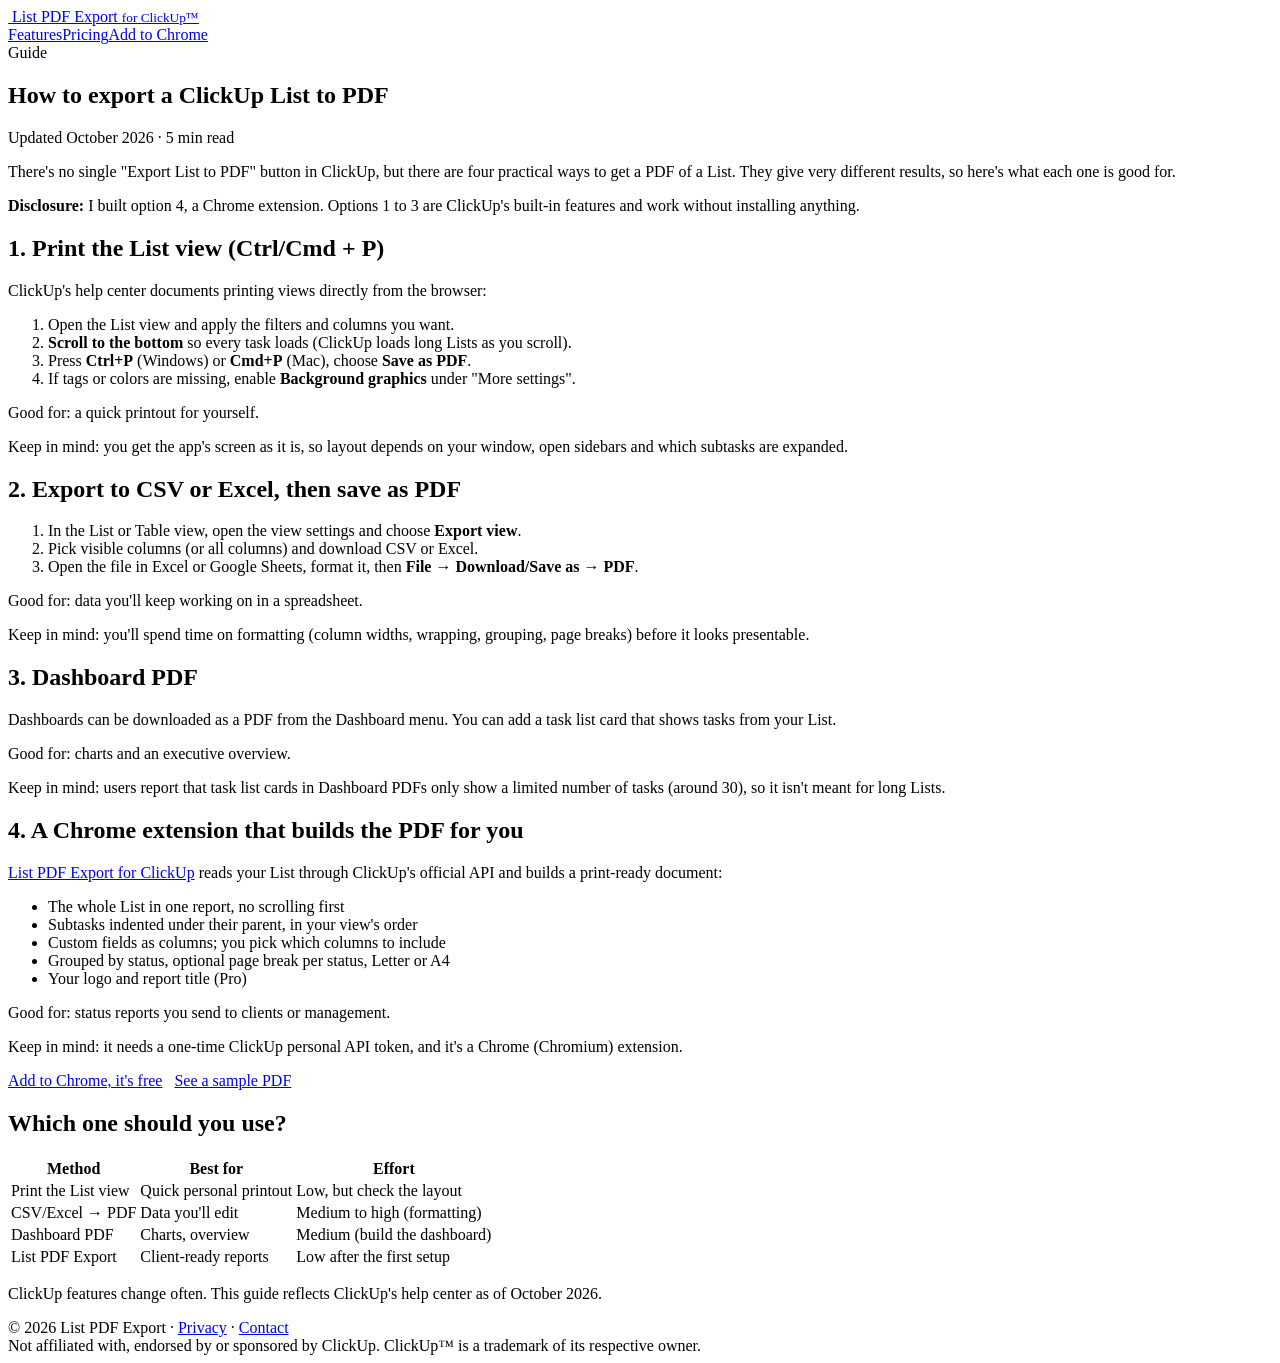
==== how-to-export-clickup-list-to-pdf.html @ ca7ae146 "Add files via upload" ====
<!doctype html>
<html lang="en">
<head>
<meta charset="utf-8">
<meta name="viewport" content="width=device-width,initial-scale=1">
<title>How to export a ClickUp List to PDF (4 ways, compared)</title>
<meta name="description" content="Four ways to turn a ClickUp List into a PDF: printing the List view, exporting CSV/Excel, Dashboard PDF and a Chrome extension. What each one gives you and when to use it.">
<link rel="icon" href="assets/favicon-32.png">
<link rel="stylesheet" href="assets/site.css">
</head>
<body>
<header class="top"><div class="wrap">
  <a class="brand" href="./"><img src="assets/icon.svg" alt=""> List PDF Export <small>for ClickUp™</small></a>
  <nav class="links"><a href="./#features">Features</a><a href="./#pricing">Pricing</a><a class="btn small" href="https://chromewebstore.google.com/detail/mcgpcpghdocfgbmpbhffgbiehhjjbnpc">Add to Chrome</a></nav>
</div></header>

<article>
  <div class="kicker">Guide</div>
  <h1>How to export a ClickUp List to PDF</h1>
  <p class="meta">Updated October 2026 · 5 min read</p>

  <p>There's no single "Export List to PDF" button in ClickUp, but there are four practical ways to get a PDF of a List. They give very different results, so here's what each one is good for.</p>
  <div class="callout"><b>Disclosure:</b> I built option 4, a Chrome extension. Options 1 to 3 are ClickUp's built-in features and work without installing anything.</div>

  <h2>1. Print the List view (Ctrl/Cmd + P)</h2>
  <p>ClickUp's help center documents printing views directly from the browser:</p>
  <ol>
    <li>Open the List view and apply the filters and columns you want.</li>
    <li><b>Scroll to the bottom</b> so every task loads (ClickUp loads long Lists as you scroll).</li>
    <li>Press <b>Ctrl+P</b> (Windows) or <b>Cmd+P</b> (Mac), choose <b>Save as PDF</b>.</li>
    <li>If tags or colors are missing, enable <b>Background graphics</b> under "More settings".</li>
  </ol>
  <p class="pros">Good for: a quick printout for yourself.</p>
  <p class="cons">Keep in mind: you get the app's screen as it is, so layout depends on your window, open sidebars and which subtasks are expanded.</p>

  <h2>2. Export to CSV or Excel, then save as PDF</h2>
  <ol>
    <li>In the List or Table view, open the view settings and choose <b>Export view</b>.</li>
    <li>Pick visible columns (or all columns) and download CSV or Excel.</li>
    <li>Open the file in Excel or Google Sheets, format it, then <b>File → Download/Save as → PDF</b>.</li>
  </ol>
  <p class="pros">Good for: data you'll keep working on in a spreadsheet.</p>
  <p class="cons">Keep in mind: you'll spend time on formatting (column widths, wrapping, grouping, page breaks) before it looks presentable.</p>

  <h2>3. Dashboard PDF</h2>
  <p>Dashboards can be downloaded as a PDF from the Dashboard menu. You can add a task list card that shows tasks from your List.</p>
  <p class="pros">Good for: charts and an executive overview.</p>
  <p class="cons">Keep in mind: users report that task list cards in Dashboard PDFs only show a limited number of tasks (around 30), so it isn't meant for long Lists.</p>

  <h2>4. A Chrome extension that builds the PDF for you</h2>
  <p><a href="./">List PDF Export for ClickUp</a> reads your List through ClickUp's official API and builds a print-ready document:</p>
  <ul>
    <li>The whole List in one report, no scrolling first</li>
    <li>Subtasks indented under their parent, in your view's order</li>
    <li>Custom fields as columns; you pick which columns to include</li>
    <li>Grouped by status, optional page break per status, Letter or A4</li>
    <li>Your logo and report title (Pro)</li>
  </ul>
  <p class="pros">Good for: status reports you send to clients or management.</p>
  <p class="cons">Keep in mind: it needs a one-time ClickUp personal API token, and it's a Chrome (Chromium) extension.</p>
  <p><a class="btn" href="https://chromewebstore.google.com/detail/mcgpcpghdocfgbmpbhffgbiehhjjbnpc">Add to Chrome, it's free</a> &nbsp; <a href="assets/sample-report.pdf">See a sample PDF</a></p>

  <h2>Which one should you use?</h2>
  <table class="compare">
    <tr><th>Method</th><th>Best for</th><th>Effort</th></tr>
    <tr><td>Print the List view</td><td>Quick personal printout</td><td>Low, but check the layout</td></tr>
    <tr><td>CSV/Excel → PDF</td><td>Data you'll edit</td><td>Medium to high (formatting)</td></tr>
    <tr><td>Dashboard PDF</td><td>Charts, overview</td><td>Medium (build the dashboard)</td></tr>
    <tr><td>List PDF Export</td><td>Client-ready reports</td><td>Low after the first setup</td></tr>
  </table>
  <p class="meta">ClickUp features change often. This guide reflects ClickUp's help center as of October 2026.</p>
</article>

<footer><div class="wrap">
  <div>© 2026 List PDF Export · <a href="privacy.html">Privacy</a> · <a href="mailto:gabrieldotech@gmail.com">Contact</a></div>
  <div>Not affiliated with, endorsed by or sponsored by ClickUp. ClickUp™ is a trademark of its respective owner.</div>
</div></footer>
</body>
</html>
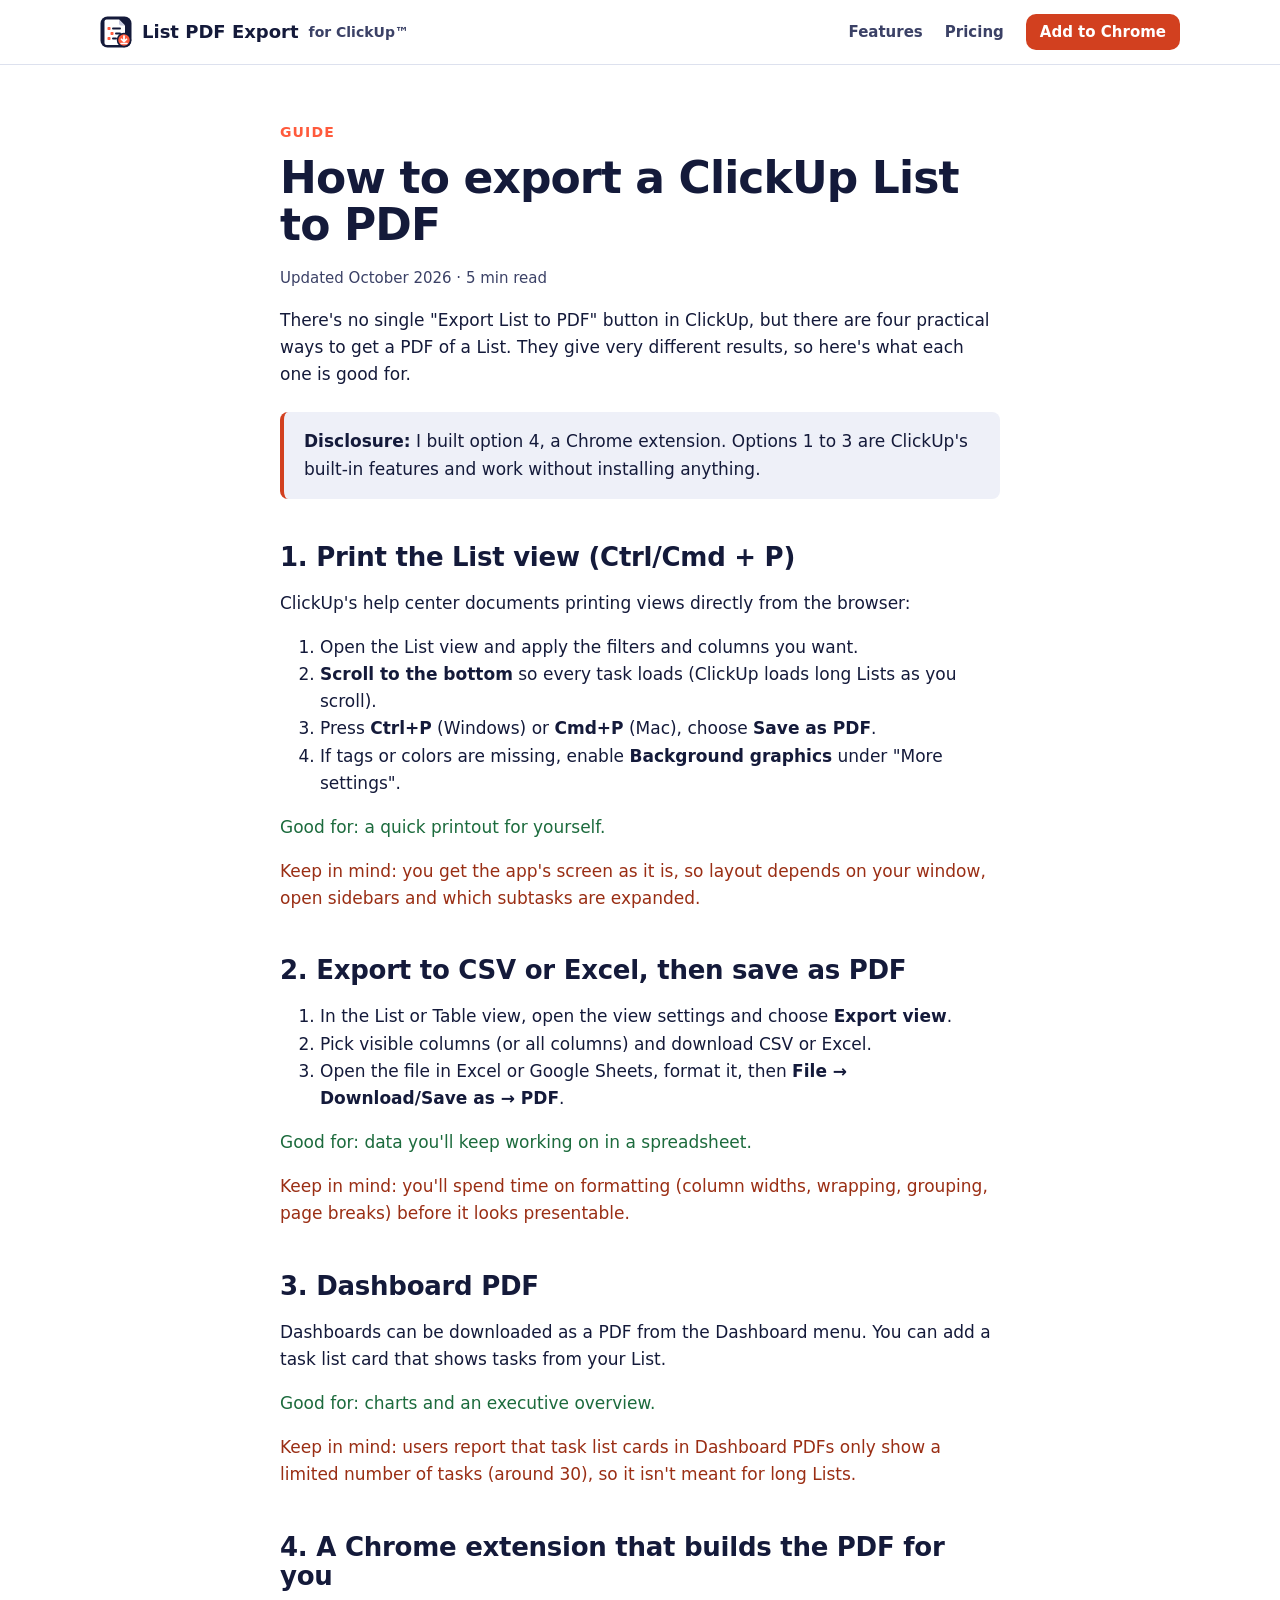
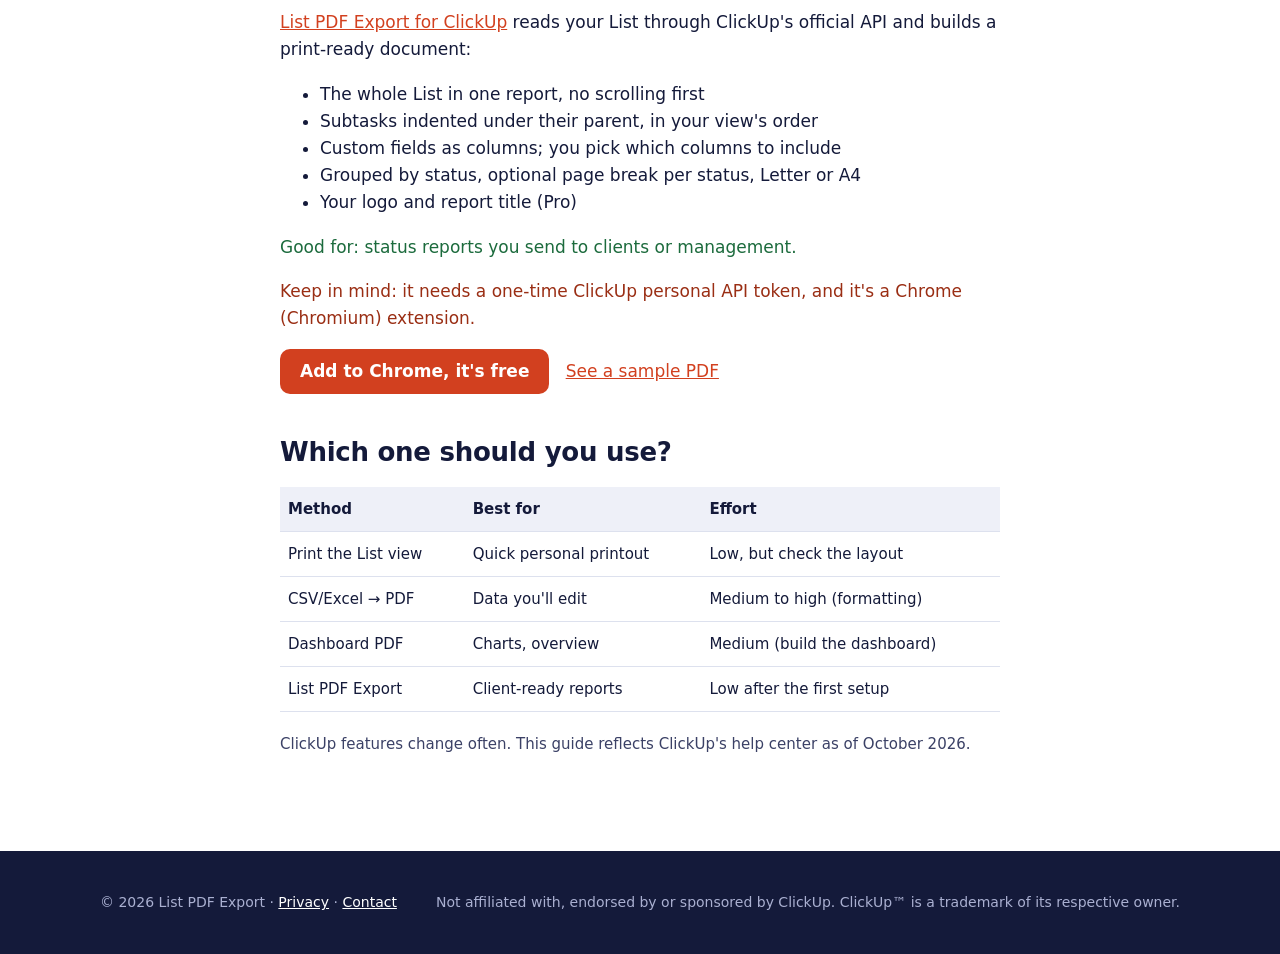
==== commit ba27dc16: "Fix file paths for favicon and CSS in HTML" ====
--- a/how-to-export-clickup-list-to-pdf.html
+++ b/how-to-export-clickup-list-to-pdf.html
@@ -5,12 +5,12 @@
 <meta name="viewport" content="width=device-width,initial-scale=1">
 <title>How to export a ClickUp List to PDF (4 ways, compared)</title>
 <meta name="description" content="Four ways to turn a ClickUp List into a PDF: printing the List view, exporting CSV/Excel, Dashboard PDF and a Chrome extension. What each one gives you and when to use it.">
-<link rel="icon" href="assets/favicon-32.png">
-<link rel="stylesheet" href="assets/site.css">
+<link rel="icon" href="favicon-32.png">
+<link rel="stylesheet" href="site.css">
 </head>
 <body>
 <header class="top"><div class="wrap">
-  <a class="brand" href="./"><img src="assets/icon.svg" alt=""> List PDF Export <small>for ClickUp™</small></a>
+  <a class="brand" href="./"><img src="icon.svg" alt=""> List PDF Export <small>for ClickUp™</small></a>
   <nav class="links"><a href="./#features">Features</a><a href="./#pricing">Pricing</a><a class="btn small" href="https://chromewebstore.google.com/detail/mcgpcpghdocfgbmpbhffgbiehhjjbnpc">Add to Chrome</a></nav>
 </div></header>
 
@@ -58,7 +58,7 @@
   </ul>
   <p class="pros">Good for: status reports you send to clients or management.</p>
   <p class="cons">Keep in mind: it needs a one-time ClickUp personal API token, and it's a Chrome (Chromium) extension.</p>
-  <p><a class="btn" href="https://chromewebstore.google.com/detail/mcgpcpghdocfgbmpbhffgbiehhjjbnpc">Add to Chrome, it's free</a> &nbsp; <a href="assets/sample-report.pdf">See a sample PDF</a></p>
+  <p><a class="btn" href="https://chromewebstore.google.com/detail/mcgpcpghdocfgbmpbhffgbiehhjjbnpc">Add to Chrome, it's free</a> &nbsp; <a href="sample-report.pdf">See a sample PDF</a></p>
 
   <h2>Which one should you use?</h2>
   <table class="compare">
--- a/site.css
+++ b/site.css
@@ -0,0 +1,76 @@
+:root{--ink:#141A3A;--ink2:#3b4166;--coral:#D2401F;--coral-hi:#FF5A3C;--mist:#EEF0F8;--line:#dde1ee;--bg:#fff;--radius:14px}
+*{box-sizing:border-box}
+html{scroll-behavior:smooth}
+body{margin:0;font:17px/1.6 Inter,"Segoe UI",system-ui,-apple-system,sans-serif;color:var(--ink);background:var(--bg);-webkit-font-smoothing:antialiased}
+a{color:var(--coral)}
+img{max-width:100%;height:auto;display:block}
+.wrap{max-width:1120px;margin:0 auto;padding:0 20px}
+header.top{position:sticky;top:0;z-index:10;background:rgba(255,255,255,.92);backdrop-filter:blur(8px);border-bottom:1px solid var(--line)}
+header.top .wrap{display:flex;align-items:center;justify-content:space-between;height:64px;gap:16px}
+.brand{display:flex;align-items:center;gap:10px;font-weight:800;color:var(--ink);text-decoration:none;font-size:18px}
+.brand img{width:32px;height:32px}
+.brand small{font-weight:600;color:var(--ink2);font-size:14px}
+nav.links{display:flex;gap:22px;align-items:center;font-size:15px}
+nav.links a{color:var(--ink2);text-decoration:none;font-weight:600}
+nav.links a:hover{color:var(--ink)}
+.btn{display:inline-flex;align-items:center;gap:8px;background:var(--coral);color:#fff!important;text-decoration:none;font-weight:700;border-radius:10px;padding:12px 20px;line-height:1.2}
+.btn:hover{filter:brightness(1.07)}
+.btn.ghost{background:transparent;color:var(--ink)!important;border:1.5px solid var(--ink)}
+.btn.small{padding:9px 14px;font-size:15px}
+.hero{background:var(--ink);color:#fff;overflow:hidden}
+.hero .wrap{display:grid;grid-template-columns:1fr 1.15fr;gap:48px;align-items:center;padding-top:72px;padding-bottom:72px}
+.kicker{color:var(--coral-hi);font-weight:800;letter-spacing:.08em;text-transform:uppercase;font-size:14px}
+h1{font-size:clamp(34px,5vw,54px);line-height:1.05;margin:12px 0 18px;letter-spacing:-.02em}
+h1 em{font-style:normal;color:var(--coral-hi)}
+.hero p.lead{font-size:19px;color:#cfd3ea;margin:0 0 28px;max-width:520px}
+.hero .cta{display:flex;gap:12px;flex-wrap:wrap;align-items:center}
+.hero .cta .btn.ghost{color:#fff!important;border-color:rgba(255,255,255,.5)}
+.hero .note{font-size:14px;color:#aab0d1;margin-top:14px}
+.paper{background:#fff;border-radius:12px;box-shadow:0 30px 70px rgba(5,8,30,.45);overflow:hidden}
+.hero .paper{transform:rotate(-2.5deg)}
+section{padding:80px 0}
+section.alt{background:var(--mist)}
+h2{font-size:clamp(28px,3.4vw,38px);line-height:1.15;margin:0 0 14px;letter-spacing:-.01em}
+.sub{color:var(--ink2);font-size:18px;max-width:680px;margin:0 0 40px}
+.grid3{display:grid;grid-template-columns:repeat(3,1fr);gap:20px}
+.card{background:#fff;border:1px solid var(--line);border-radius:var(--radius);padding:24px}
+.card h3{margin:0 0 6px;font-size:19px}
+.card p{margin:0;color:var(--ink2);font-size:16px}
+.card .dot{width:10px;height:10px;border-radius:50%;background:var(--coral);margin-bottom:14px}
+.split{display:grid;grid-template-columns:1.2fr 1fr;gap:48px;align-items:center}
+.steps{counter-reset:s;list-style:none;padding:0;margin:0}
+.steps li{counter-increment:s;position:relative;padding:0 0 22px 52px}
+.steps li::before{content:counter(s);position:absolute;left:0;top:0;width:34px;height:34px;border-radius:50%;background:var(--ink);color:#fff;font-weight:800;display:grid;place-items:center}
+.steps b{display:block}
+.pricing{display:grid;grid-template-columns:1fr 1fr;gap:20px;max-width:860px}
+.plan{background:#fff;border:1.5px solid var(--line);border-radius:var(--radius);padding:28px}
+.plan.pro{border-color:var(--ink);box-shadow:0 12px 30px rgba(20,26,58,.12)}
+.plan h3{margin:0;font-size:22px}
+.price{font-size:34px;font-weight:800;margin:10px 0 2px}
+.price small{font-size:16px;color:var(--ink2);font-weight:600}
+.plan .alt-price{color:var(--ink2);font-size:15px;margin:0 0 16px}
+.plan ul{padding-left:20px;margin:0 0 22px}
+.plan li{margin:6px 0}
+.badge{display:inline-block;background:var(--coral);color:#fff;font-size:12px;font-weight:800;border-radius:999px;padding:2px 10px;vertical-align:middle;margin-left:8px}
+details{background:#fff;border:1px solid var(--line);border-radius:12px;padding:16px 20px;margin:10px 0;max-width:860px}
+details summary{cursor:pointer;font-weight:700}
+details p{color:var(--ink2);margin:10px 0 0}
+footer{background:var(--ink);color:#aab0d1;font-size:14px;padding:40px 0}
+footer .wrap{display:flex;justify-content:space-between;gap:24px;flex-wrap:wrap}
+footer a{color:#fff}
+article{max-width:760px;margin:0 auto;padding:56px 20px 80px}
+article h1{font-size:clamp(30px,4.4vw,44px)}
+article h2{font-size:26px;margin-top:44px}
+article .meta{color:var(--ink2);font-size:15px}
+article .pros{color:#1c6b3d} article .cons{color:#9a2e14}
+table.compare{width:100%;border-collapse:collapse;font-size:15px;margin:20px 0}
+table.compare th,table.compare td{border-bottom:1px solid var(--line);padding:10px 8px;text-align:left;vertical-align:top}
+table.compare th{background:var(--mist)}
+.callout{background:var(--mist);border-left:4px solid var(--coral);border-radius:8px;padding:16px 20px;margin:24px 0}
+@media (max-width:860px){
+  .hero .wrap,.split{grid-template-columns:1fr;gap:32px}
+  .grid3,.pricing{grid-template-columns:1fr}
+  nav.links a:not(.btn){display:none}
+  section{padding:56px 0}
+  .hero .paper{transform:none}
+}
